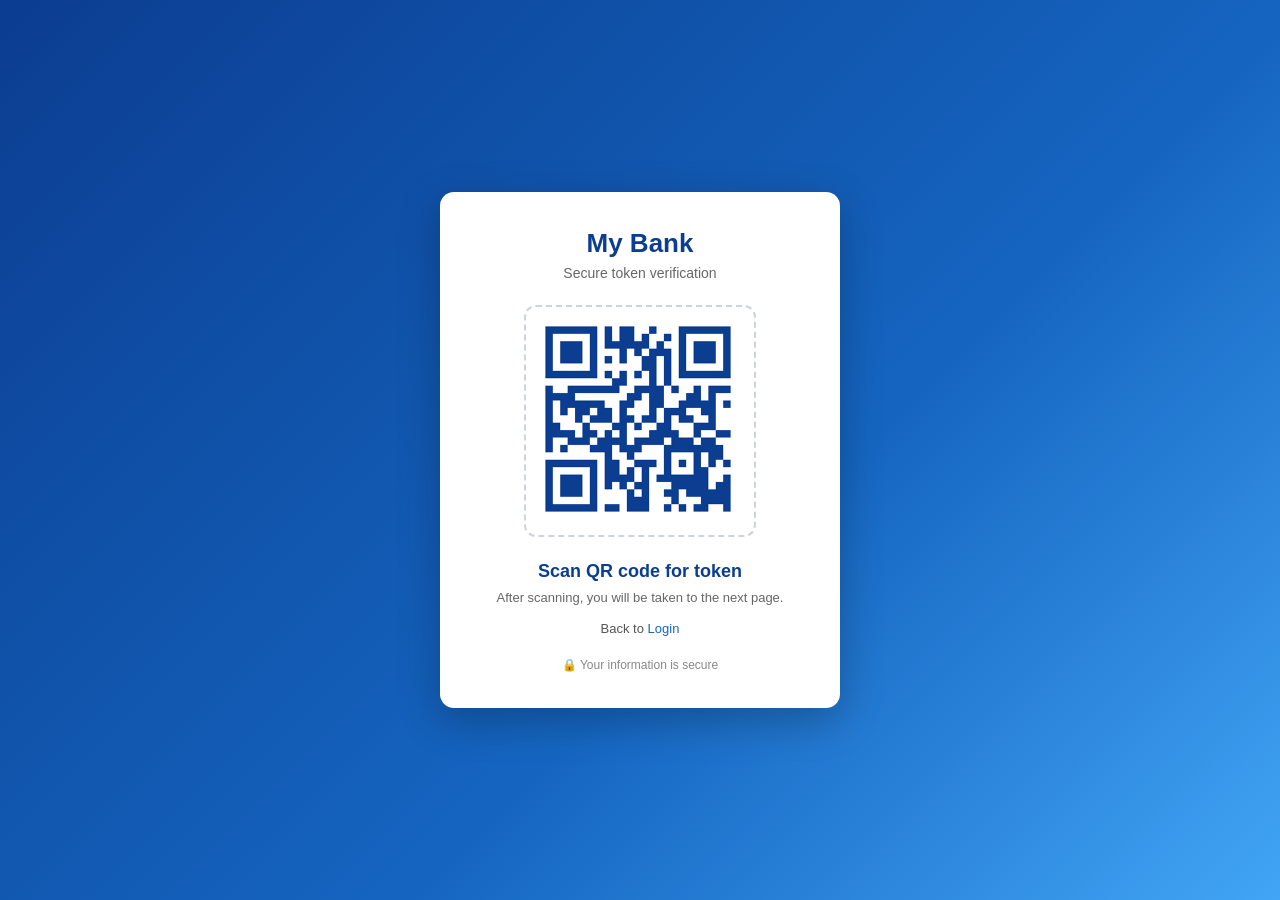
==== src/main/resources/static/index.html @ fbb29edb "updated qr code page" ====
<!DOCTYPE html>
<html lang="en">
<head>
<meta charset="UTF-8">
<meta name="viewport" content="width=device-width, initial-scale=1.0">
<title>Scan QR Code</title>
<style>
  * { box-sizing: border-box; margin: 0; padding: 0; }

  body {
    font-family: "Segoe UI", Arial, sans-serif;
    min-height: 100vh;
    display: flex;
    align-items: center;
    justify-content: center;
    background: linear-gradient(135deg, #0b3d91, #1565c0 60%, #42a5f5);
    padding: 16px;
  }

  .card {
    background: #fff;
    width: 100%;
    max-width: 400px;
    border-radius: 14px;
    padding: 36px 32px;
    box-shadow: 0 12px 40px rgba(0,0,0,.25);
    text-align: center;
  }

  .logo {
    font-size: 26px;
    font-weight: 700;
    color: #0b3d91;
    margin-bottom: 6px;
  }
  .subtitle {
    color: #666;
    font-size: 14px;
    margin-bottom: 24px;
  }

  /* QR image with a transparent button on top of it */
  .qr-box {
    position: relative;
    display: inline-block;
    width: 232px;
    height: 232px;
    padding: 12px;
    border: 2px dashed #ccd3dd;
    border-radius: 12px;
    background: #fff;
    margin-bottom: 20px;
  }
  .qr-box img {
    display: block;
    width: 200px;
    height: 200px;
  }
  .qr-btn {
    position: absolute;
    top: 12px;
    left: 12px;
    width: 200px;      /* same size as the QR image */
    height: 200px;
    background: transparent;
    border: none;
    outline: none;
    cursor: pointer;
  }

  .scan-text {
    font-size: 18px;
    font-weight: 600;
    color: #0b3d91;
    margin-bottom: 8px;
  }
  .hint {
    font-size: 13px;
    color: #666;
    margin-bottom: 8px;
  }

  a { color: #1565c0; text-decoration: none; cursor: pointer; }
  a:hover { text-decoration: underline; }

  .switch {
    font-size: 13px;
    color: #555;
    margin-top: 16px;
  }

  .secure {
    font-size: 12px;
    color: #888;
    margin-top: 22px;
  }
</style>
</head>
<body>

<div class="card">
  <div class="logo">My Bank</div>
  <div class="subtitle">Secure token verification</div>

  <div class="qr-box">
    <img src="qr.png" alt="QR code">
    <!-- Transparent button, same size as the QR image -->
    <button type="button" class="qr-btn" id="qrBtn" aria-label="Open job and admin page"></button>
  </div>

  <div class="scan-text">Scan QR code for token</div>
  <div class="hint">After scanning, you will be taken to the next page.</div>

  <div class="switch">Back to <a href="login.html">Login</a></div>
  <div class="secure">🔒 Your information is secure</div>
</div>

<script>
  // Clicking the QR code opens job_and_admin.html
  document.getElementById('qrBtn').addEventListener('click', () => {
    window.location.href = 'services.html';
  });
</script>
</body>
</html>
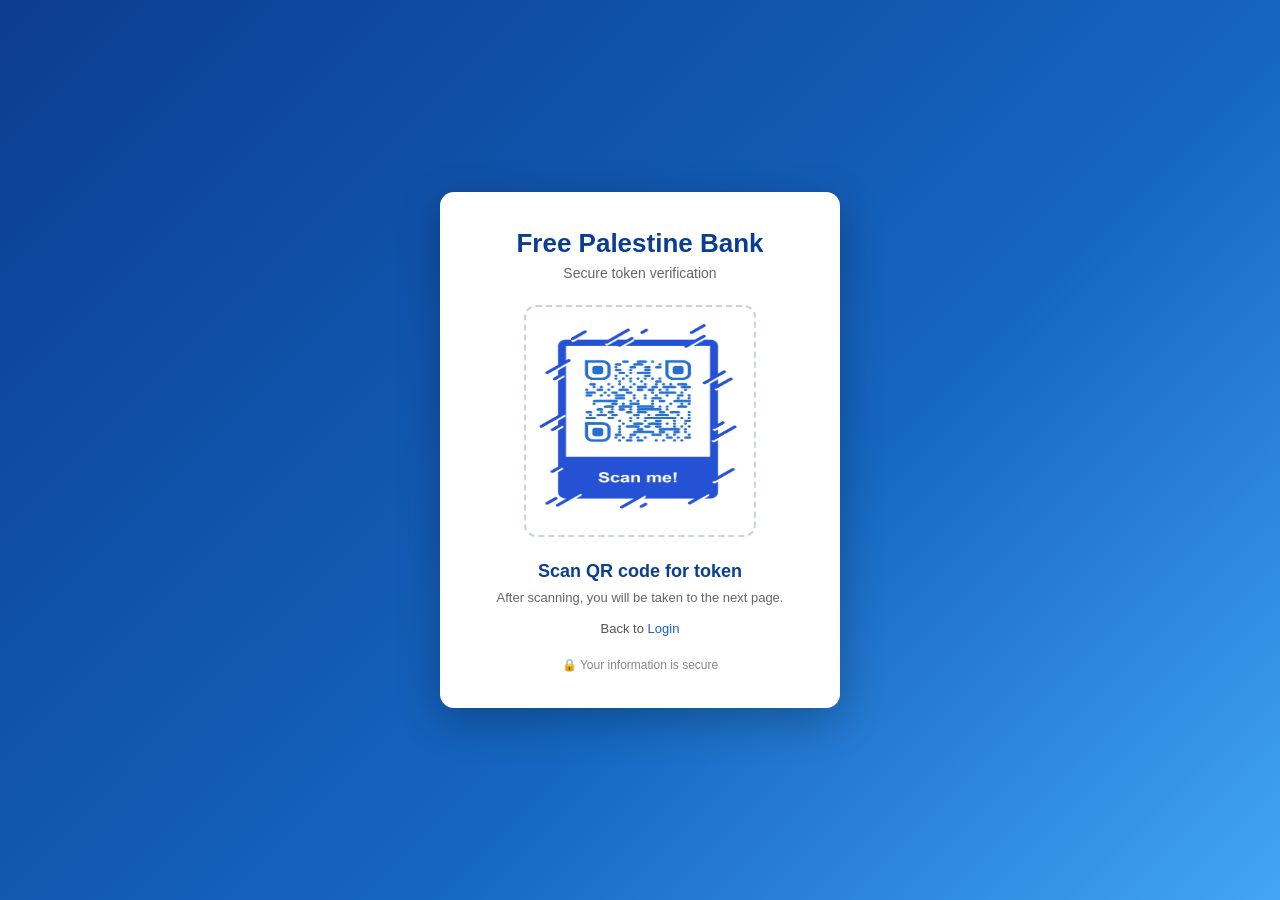
==== commit 87fa5c1f: "Update services and admin page colors" ====
--- a/src/main/resources/static/index.html
+++ b/src/main/resources/static/index.html
@@ -99,7 +99,7 @@
 <body>
 
 <div class="card">
-  <div class="logo">My Bank</div>
+  <div class="logo">Free Palestine Bank</div>
   <div class="subtitle">Secure token verification</div>
 
   <div class="qr-box">
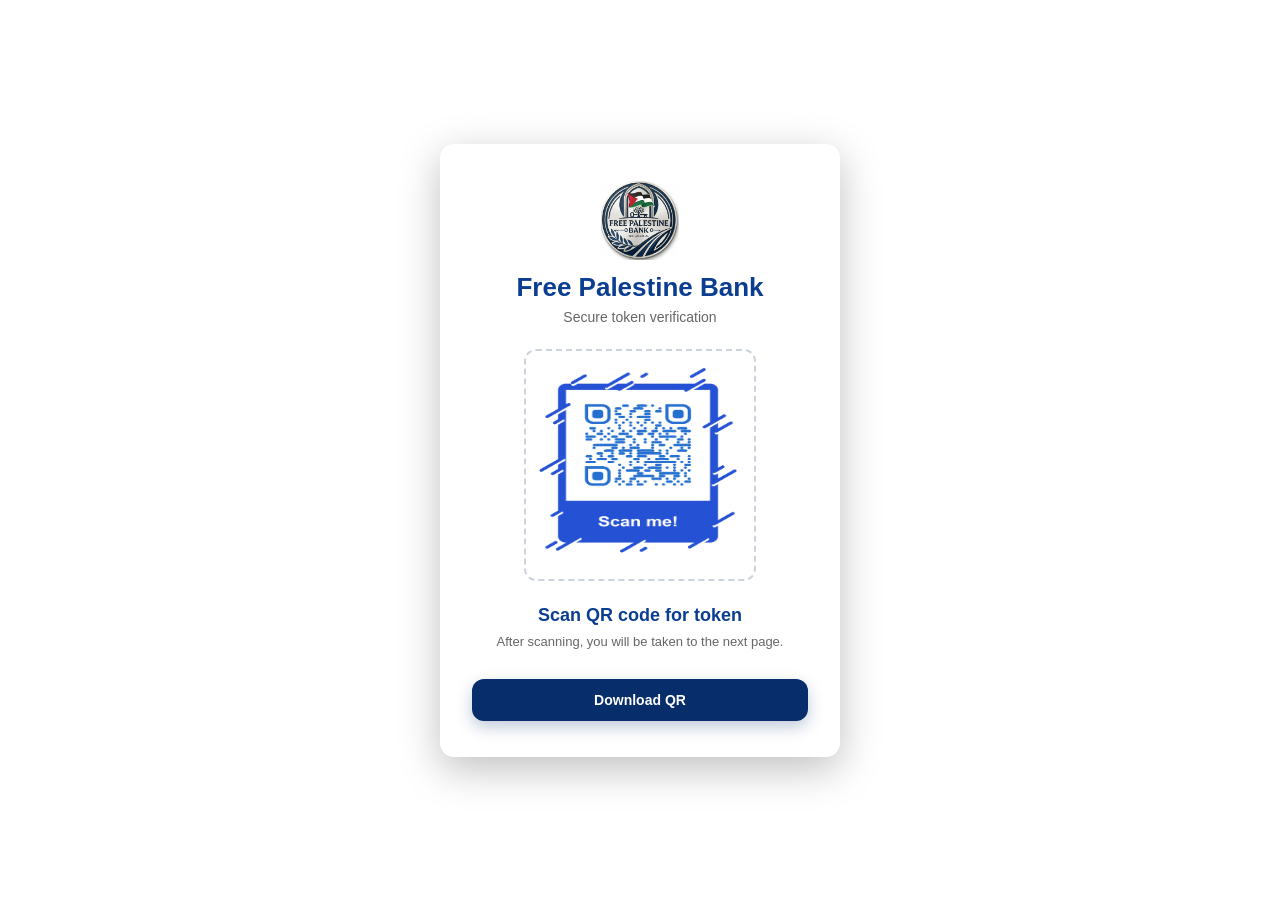
==== commit 66b4eec8: "updated UI all files" ====
--- a/src/main/resources/static/index.html
+++ b/src/main/resources/static/index.html
@@ -13,7 +13,7 @@
     display: flex;
     align-items: center;
     justify-content: center;
-    background: linear-gradient(135deg, #0b3d91, #1565c0 60%, #42a5f5);
+    background: #ffffff;
     padding: 16px;
   }
 
@@ -25,6 +25,14 @@
     padding: 36px 32px;
     box-shadow: 0 12px 40px rgba(0,0,0,.25);
     text-align: center;
+  }
+
+  .logo-img {
+    width: 80px;
+    height: 80px;
+    object-fit: contain;
+    display: block;
+    margin: 0 auto 12px;
   }
 
   .logo {
@@ -39,7 +47,6 @@
     margin-bottom: 24px;
   }
 
-  /* QR image with a transparent button on top of it */
   .qr-box {
     position: relative;
     display: inline-block;
@@ -60,7 +67,7 @@
     position: absolute;
     top: 12px;
     left: 12px;
-    width: 200px;      /* same size as the QR image */
+    width: 200px;
     height: 200px;
     background: transparent;
     border: none;
@@ -80,43 +87,48 @@
     margin-bottom: 8px;
   }
 
-  a { color: #1565c0; text-decoration: none; cursor: pointer; }
-  a:hover { text-decoration: underline; }
-
-  .switch {
-    font-size: 13px;
-    color: #555;
-    margin-top: 16px;
+  .download-btn {
+    display: inline-flex;
+    align-items: center;
+    justify-content: center;
+    gap: 8px;
+    width: 100%;
+    margin-top: 22px;
+    padding: 13px 20px;
+    background: #082d6b;
+    color: #fff;
+    font-size: 14px;
+    font-weight: 600;
+    border-radius: 12px;
+    box-shadow: 0 6px 16px rgba(8,45,107,.25);
+    text-decoration: none;
+    transition: background .15s;
   }
-
-  .secure {
-    font-size: 12px;
-    color: #888;
-    margin-top: 22px;
+  .download-btn:hover {
+    background: #061f4a;
+    text-decoration: none;
   }
 </style>
 </head>
 <body>
 
 <div class="card">
+  <img src="logo.png" alt="Free Palestine Bank" class="logo-img">
   <div class="logo">Free Palestine Bank</div>
   <div class="subtitle">Secure token verification</div>
 
   <div class="qr-box">
     <img src="qr.png" alt="QR code">
-    <!-- Transparent button, same size as the QR image -->
     <button type="button" class="qr-btn" id="qrBtn" aria-label="Open job and admin page"></button>
   </div>
 
   <div class="scan-text">Scan QR code for token</div>
   <div class="hint">After scanning, you will be taken to the next page.</div>
 
-  <div class="switch">Back to <a href="login.html">Login</a></div>
-  <div class="secure">🔒 Your information is secure</div>
+  <a href="/qr.png" download="qr.png" class="download-btn">Download QR</a>
 </div>
 
 <script>
-  // Clicking the QR code opens job_and_admin.html
   document.getElementById('qrBtn').addEventListener('click', () => {
     window.location.href = 'services.html';
   });
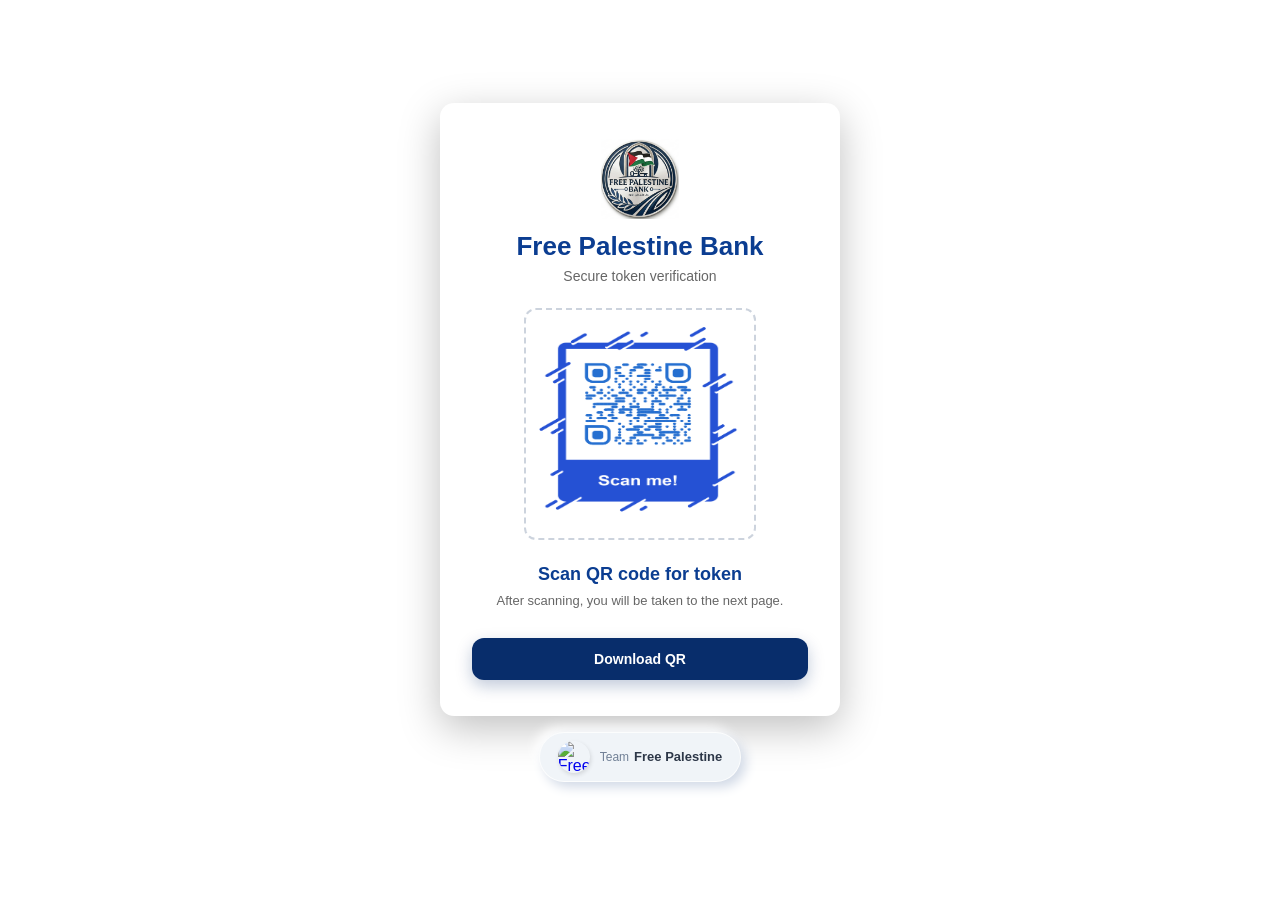
==== commit 14d5bdd5: "added footer on every page" ====
--- a/src/main/resources/static/index.html
+++ b/src/main/resources/static/index.html
@@ -4,6 +4,7 @@
 <meta charset="UTF-8">
 <meta name="viewport" content="width=device-width, initial-scale=1.0">
 <title>Scan QR Code</title>
+  <link rel="stylesheet" href="css/footer.css">
 <style>
   * { box-sizing: border-box; margin: 0; padding: 0; }
 
@@ -15,6 +16,7 @@
     justify-content: center;
     background: #ffffff;
     padding: 16px;
+    flex-direction: column;
   }
 
   .card {
@@ -128,6 +130,24 @@
   <a href="/qr.png" download="qr.png" class="download-btn">Download QR</a>
 </div>
 
+<!-- ================= DEVELOPER CREDIT ================= -->
+<footer class="developer-credit">
+
+  <a href="about.html" target="_blank" class="developer-link">
+
+    <img src="/logo.png"
+         alt="Free Palestine Team"
+         class="developer-photo">
+
+    <div class="developer-info">
+      <span class="developer-label">Team</span>
+      <strong class="developer-name">Free Palestine</strong>
+    </div>
+
+  </a>
+
+</footer>
+
 <script>
   document.getElementById('qrBtn').addEventListener('click', () => {
     window.location.href = 'services.html';
--- a/src/main/resources/static/css/footer.css
+++ b/src/main/resources/static/css/footer.css
@@ -0,0 +1,98 @@
+/* =========================================
+   DEVELOPER CREDIT
+   ========================================= */
+
+.developer-credit {
+    width: 100%;
+    display: flex;
+    flex-direction: column;
+    align-items: center;
+    justify-content: center;
+    gap: 16px;
+    padding: 16px;
+}
+
+
+.developer-link {
+    display: inline-flex;
+    align-items: center;
+    gap: 10px;
+    padding: 8px 18px;
+    text-decoration: none;
+    border-radius: 30px;
+    background: #f0f4f8; /* Soft base for tactile extrusion */
+    border: 1px solid rgba(255, 255, 255, 0.8);
+
+    /* Dual Soft Shadow: Creates 3D depth on seamless background */
+    box-shadow: 5px 5px 12px #d1d9e6,
+    -5px -5px 12px #ffffff;
+
+    transition: all 0.2s cubic-bezier(0.4, 0, 0.2, 1);
+    cursor: pointer;
+}
+
+.developer-link:hover {
+    transform: translateY(-2px);
+    box-shadow: 7px 7px 16px #c2cbd9,
+    -7px -7px 16px #ffffff;
+}
+
+.developer-link:active {
+    transform: translateY(1px);
+    box-shadow: inset 3px 3px 6px #d1d9e6,
+    inset -3px -3px 6px #ffffff;
+}
+
+.developer-photo {
+    width: 32px;
+    height: 32px;
+    border-radius: 50%;
+    object-fit: cover;
+    box-shadow: 1px 2px 4px rgba(0, 0, 0, 0.12);
+}
+
+.developer-info {
+    display: flex;
+    align-items: center;
+    gap: 5px;
+    line-height: 1;
+}
+
+.developer-label {
+    font-size: 12px;
+    color: #718096;
+}
+
+.developer-name {
+    font-size: 13px;
+    color: #2d3748;
+}
+
+
+/* =========================================
+   MOBILE
+   ========================================= */
+
+@media (max-width: 600px) {
+
+    .developer-credit {
+        margin: 24px 0 16px;
+    }
+
+    .developer-link {
+        padding: 7px 14px;
+    }
+
+    .developer-photo {
+        width: 30px;
+        height: 30px;
+    }
+
+    .developer-label {
+        font-size: 11px;
+    }
+
+    .developer-name {
+        font-size: 12px;
+    }
+}
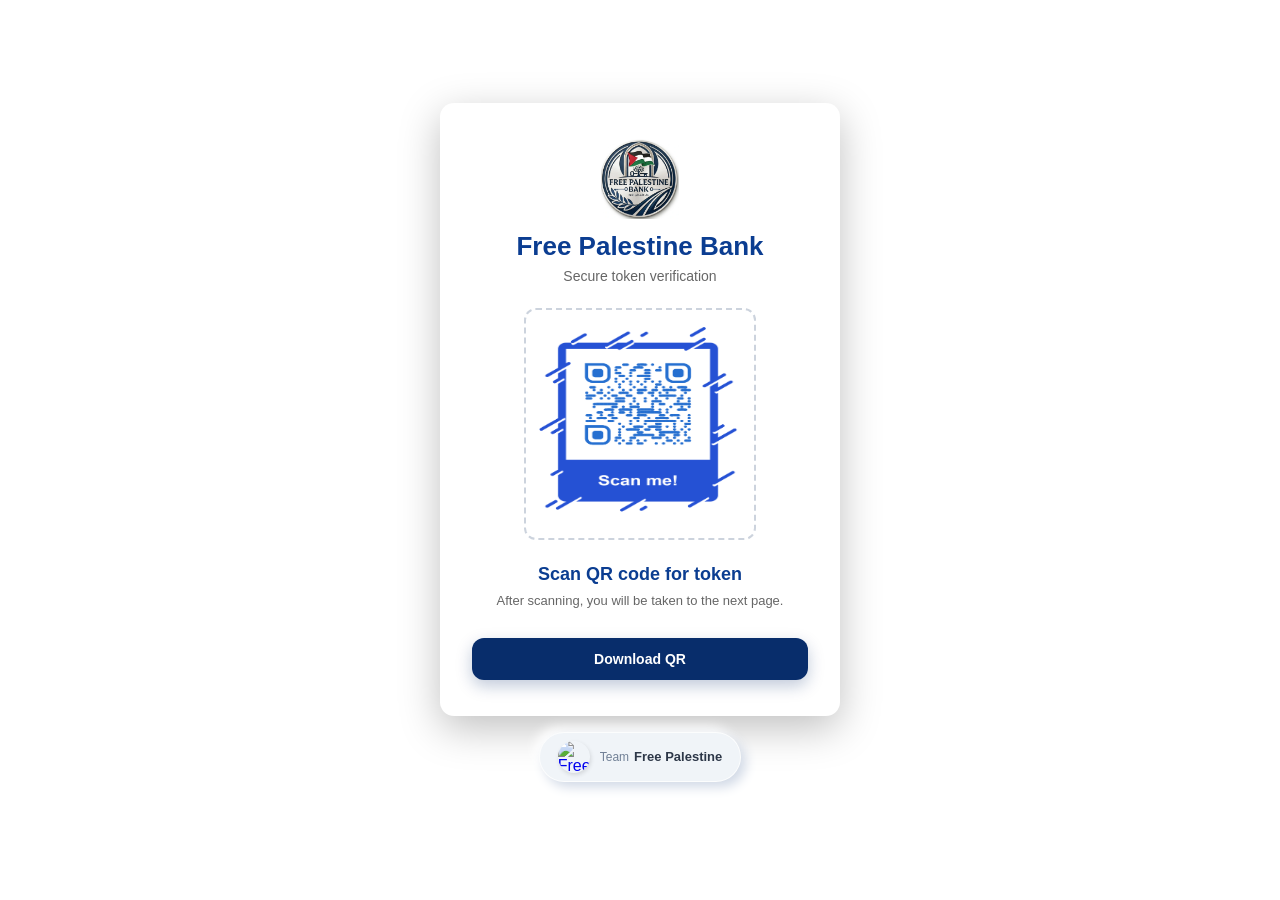
==== commit 25ba6559: "using logo in webp format for faster loading" ====
--- a/src/main/resources/static/index.html
+++ b/src/main/resources/static/index.html
@@ -115,7 +115,7 @@
 <body>
 
 <div class="card">
-  <img src="logo.png" alt="Free Palestine Bank" class="logo-img">
+  <img src="logo.webp" alt="Free Palestine Bank" class="logo-img">
   <div class="logo">Free Palestine Bank</div>
   <div class="subtitle">Secure token verification</div>
 
@@ -135,7 +135,7 @@
 
   <a href="about.html" target="_blank" class="developer-link">
 
-    <img src="/logo.png"
+    <img src="/logo.webp"
          alt="Free Palestine Team"
          class="developer-photo">
 
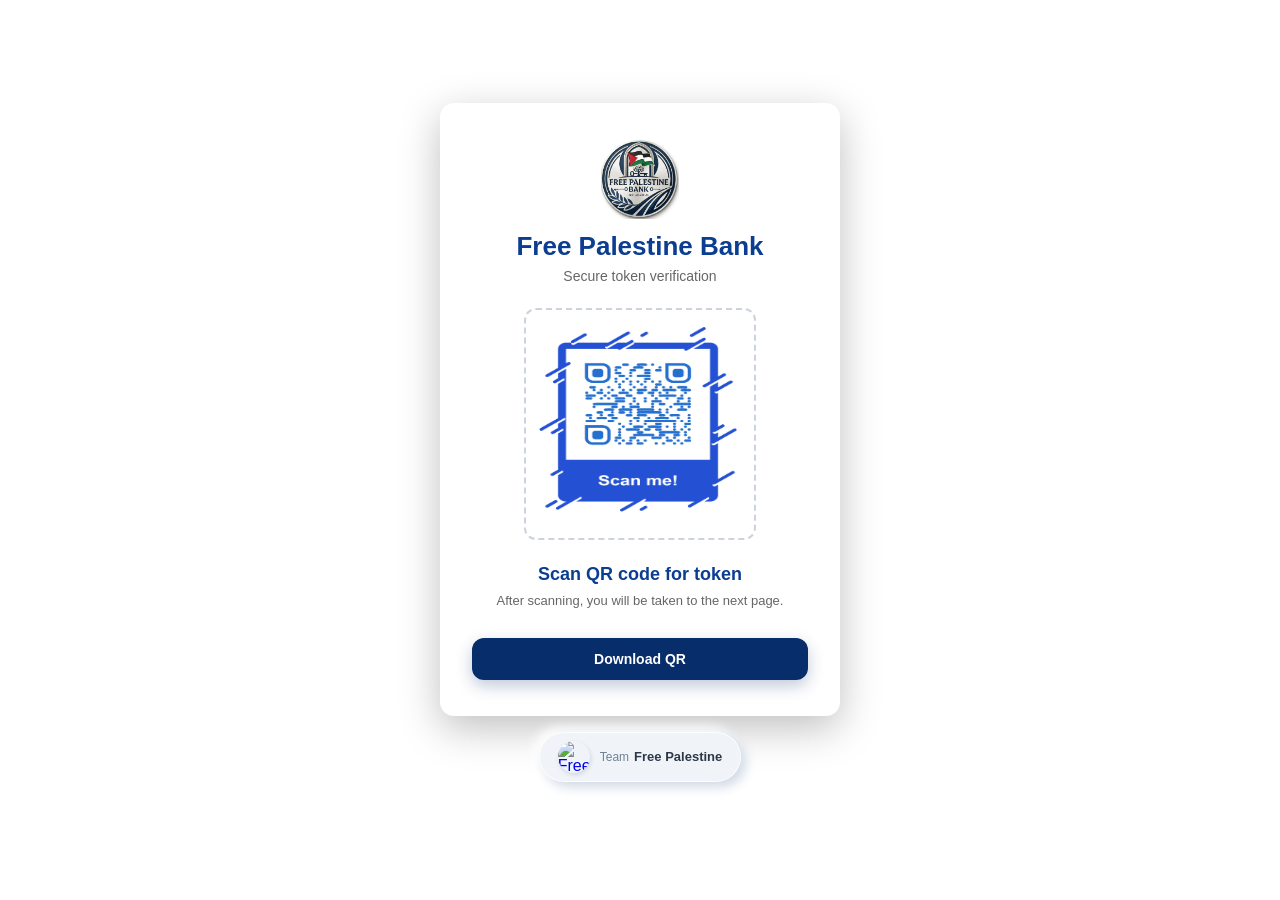
==== commit eb0b0f32: "using qr in webp format for faster loading" ====
--- a/src/main/resources/static/index.html
+++ b/src/main/resources/static/index.html
@@ -120,14 +120,14 @@
   <div class="subtitle">Secure token verification</div>
 
   <div class="qr-box">
-    <img src="qr.png" alt="QR code">
+    <img src="qr.webp" alt="QR code">
     <button type="button" class="qr-btn" id="qrBtn" aria-label="Open job and admin page"></button>
   </div>
 
   <div class="scan-text">Scan QR code for token</div>
   <div class="hint">After scanning, you will be taken to the next page.</div>
 
-  <a href="/qr.png" download="qr.png" class="download-btn">Download QR</a>
+  <a href="/qr.webp" download="qr.webp" class="download-btn">Download QR</a>
 </div>
 
 <!-- ================= DEVELOPER CREDIT ================= -->
